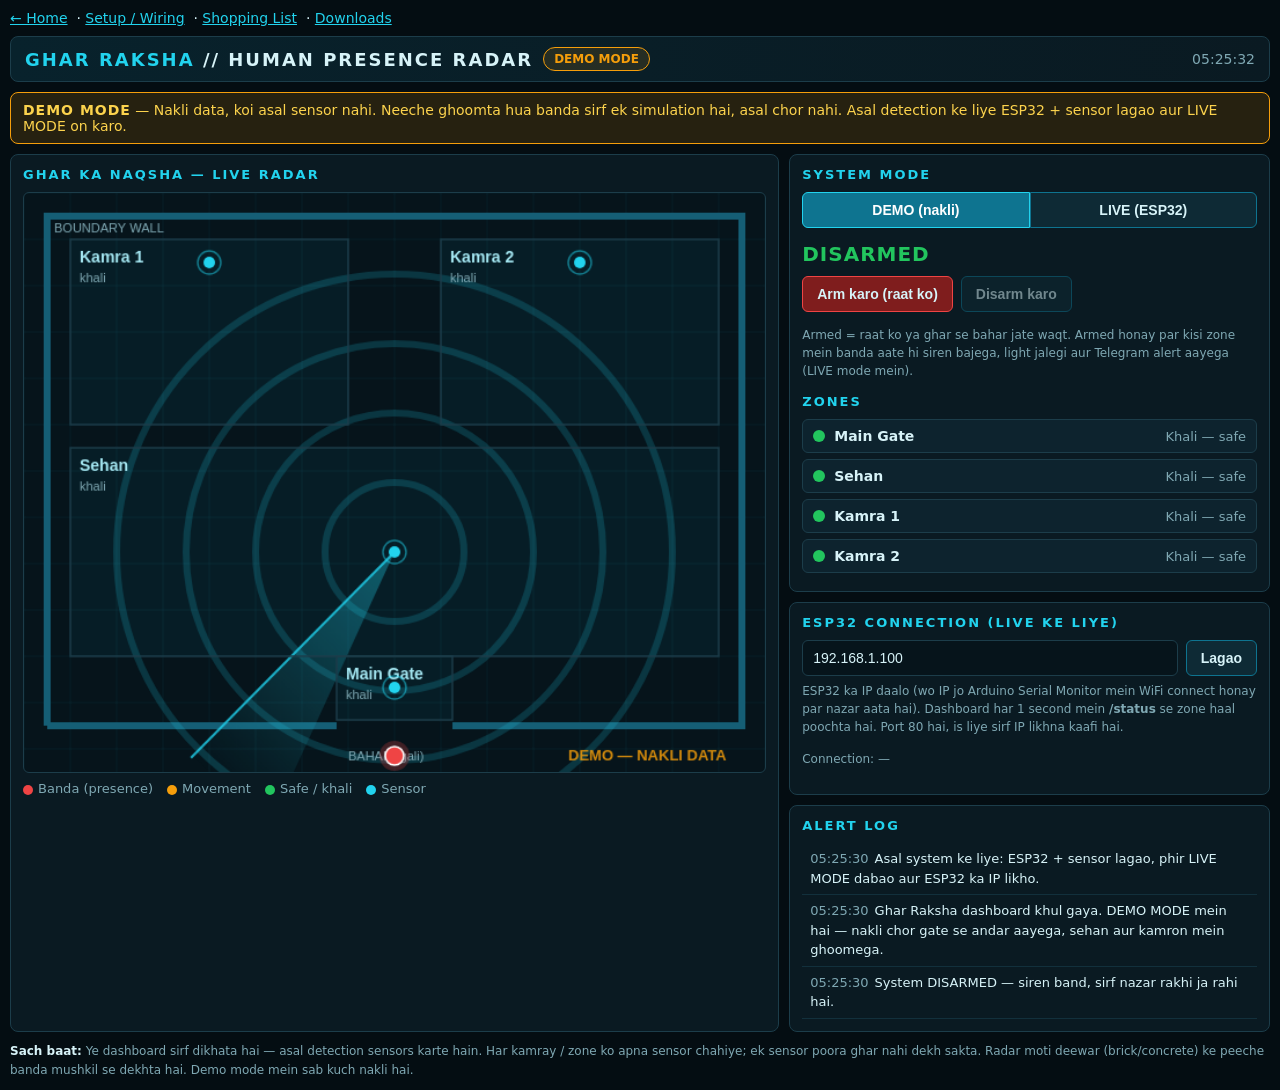
==== dashboard.html @ 043b65fe "Ghar Raksha website" ====
<!DOCTYPE html>
<html lang="en">
<head>
<meta charset="UTF-8">
<meta name="viewport" content="width=device-width, initial-scale=1.0">
<title>Ghar Raksha // Human Presence Radar</title>
<style>
  * { box-sizing: border-box; margin: 0; padding: 0; }
  :root {
    --bg: #040d12;
    --panel: #0a1a22;
    --panel2: #0d232e;
    --border: #1c3d4a;
    --cyan: #22d3ee;
    --cyan-dim: #0e7490;
    --green: #22c55e;
    --red: #ef4444;
    --amber: #f59e0b;
    --text: #d7f3f8;
    --muted: #7fa8b3;
  }
  body {
    background: var(--bg);
    color: var(--text);
    font-family: "Segoe UI", system-ui, -apple-system, Arial, sans-serif;
    min-height: 100vh;
    padding: 10px;
  }
  header {
    display: flex; flex-wrap: wrap; align-items: center; gap: 10px;
    border: 1px solid var(--border); border-radius: 8px;
    background: linear-gradient(90deg, #08222c, #0a1a22);
    padding: 10px 14px; margin-bottom: 10px;
  }
  header h1 { font-size: 18px; letter-spacing: 2px; color: var(--cyan); white-space: nowrap; }
  header h1 span { color: var(--text); }
  .badge {
    font-size: 12px; font-weight: bold; padding: 4px 10px; border-radius: 20px;
    border: 1px solid var(--amber); color: var(--amber); background: rgba(245,158,11,.12);
  }
  .badge.live { border-color: var(--green); color: var(--green); background: rgba(34,197,94,.12); }
  .clock { margin-left: auto; color: var(--muted); font-size: 14px; font-variant-numeric: tabular-nums; }
  #demoBanner {
    border: 1px solid var(--amber); background: rgba(245,158,11,.14); color: #fcd34d;
    border-radius: 8px; padding: 9px 12px; font-size: 14px; margin-bottom: 10px;
  }
  #demoBanner b { letter-spacing: 1px; }
  #liveBanner {
    display: none;
    border: 1px solid var(--red); background: rgba(239,68,68,.12); color: #fca5a5;
    border-radius: 8px; padding: 9px 12px; font-size: 14px; margin-bottom: 10px;
  }
  .layout { display: grid; grid-template-columns: minmax(0, 1.6fr) minmax(280px, 1fr); gap: 10px; }
  @media (max-width: 860px) { .layout { grid-template-columns: 1fr; } }
  .panel {
    border: 1px solid var(--border); border-radius: 8px;
    background: var(--panel); padding: 12px;
  }
  .panel h2 { font-size: 13px; letter-spacing: 2px; color: var(--cyan); margin-bottom: 10px; text-transform: uppercase; }
  #map { width: 100%; height: auto; display: block; background: #06141b; border-radius: 6px; border: 1px solid var(--border); }
  .legend { display: flex; flex-wrap: wrap; gap: 14px; margin-top: 8px; font-size: 13px; color: var(--muted); }
  .legend i { display: inline-block; width: 10px; height: 10px; border-radius: 50%; margin-right: 5px; vertical-align: middle; }
  .modeRow { display: flex; align-items: center; gap: 10px; margin-bottom: 10px; flex-wrap: wrap; }
  #modeLabel { font-size: 20px; font-weight: bold; letter-spacing: 1px; }
  #modeLabel.armed { color: var(--red); }
  #modeLabel.disarmed { color: var(--green); }
  #sirenBox {
    display: none; font-weight: bold; color: #fff; background: var(--red);
    padding: 6px 12px; border-radius: 6px; animation: blink 0.7s steps(2) infinite;
  }
  @keyframes blink { 50% { opacity: .35; } }
  button {
    cursor: pointer; border: 1px solid var(--cyan-dim); background: #0e2a35; color: var(--text);
    padding: 9px 14px; border-radius: 6px; font-size: 14px; font-weight: 600;
  }
  button:hover { background: #123a48; }
  button.primary { background: var(--cyan-dim); border-color: var(--cyan); }
  button.danger { background: #7f1d1d; border-color: var(--red); }
  button:disabled { opacity: .5; cursor: default; }
  .btnRow { display: flex; gap: 8px; flex-wrap: wrap; margin-bottom: 14px; }
  .seg { display: flex; gap: 0; margin-bottom: 14px; }
  .seg button { border-radius: 0; flex: 1; }
  .seg button:first-child { border-radius: 6px 0 0 6px; }
  .seg button:last-child { border-radius: 0 6px 6px 0; }
  .seg button.active { background: var(--cyan-dim); border-color: var(--cyan); color: #fff; }
  .zoneRow {
    display: flex; align-items: center; gap: 9px;
    padding: 8px 10px; margin-bottom: 6px; border-radius: 6px;
    background: var(--panel2); border: 1px solid var(--border); font-size: 14px;
  }
  .zoneRow.alert { border-color: var(--red); background: rgba(239,68,68,.14); }
  .zoneRow.warn { border-color: var(--amber); background: rgba(245,158,11,.10); }
  .dot { width: 12px; height: 12px; border-radius: 50%; background: var(--green); flex-shrink: 0; }
  .dot.red { background: var(--red); box-shadow: 0 0 8px var(--red); }
  .dot.amber { background: var(--amber); }
  .dot.grey { background: #64748b; }
  .zoneName { font-weight: 600; }
  .zoneState { margin-left: auto; color: var(--muted); font-size: 13px; text-align: right; }
  .zoneRow.alert .zoneState { color: #fca5a5; }
  .field { display: flex; gap: 8px; margin-bottom: 6px; }
  .field input {
    flex: 1; background: #06141b; border: 1px solid var(--border); color: var(--text);
    padding: 9px 10px; border-radius: 6px; font-size: 14px; min-width: 0;
  }
  .hint { font-size: 12px; color: var(--muted); margin-bottom: 14px; line-height: 1.5; }
  #log {
    list-style: none; max-height: 260px; overflow-y: auto;
    font-size: 13px; line-height: 1.5;
  }
  #log li { padding: 6px 8px; border-bottom: 1px solid #12303c; word-break: break-word; }
  #log li .t { color: var(--muted); margin-right: 6px; font-variant-numeric: tabular-nums; }
  #log li.alert { color: #fca5a5; background: rgba(239,68,68,.08); }
  footer { margin-top: 10px; font-size: 12px; color: var(--muted); line-height: 1.6; }
  footer b { color: var(--text); }
</style>
</head>
<body>

<nav style="margin-bottom:10px;font-size:14px;">
  <a href="index.html" style="color:#22d3ee;">← Home</a>
  &nbsp;·&nbsp;<a href="setup.html" style="color:#22d3ee;">Setup / Wiring</a>
  &nbsp;·&nbsp;<a href="shopping.html" style="color:#22d3ee;">Shopping List</a>
  &nbsp;·&nbsp;<a href="downloads.html" style="color:#22d3ee;">Downloads</a>
</nav>

<header>
  <h1>GHAR RAKSHA <span>// HUMAN PRESENCE RADAR</span></h1>
  <span id="modeBadge" class="badge">DEMO MODE</span>
  <span class="clock" id="clock">--:--:--</span>
</header>

<div id="demoBanner"><b>DEMO MODE</b> — Nakli data, koi asal sensor nahi. Neeche ghoomta hua banda sirf ek simulation hai, asal chor nahi. Asal detection ke liye ESP32 + sensor lagao aur LIVE MODE on karo.</div>
<div id="liveBanner"><b>ESP32 connect nahi</b> — IP check karo. ESP32 aur ye phone/laptop aik hi WiFi par hon, aur ESP32 on ho.</div>

<div class="layout">
  <!-- ======= MAP ======= -->
  <div class="panel">
    <h2>Ghar ka Naqsha — Live Radar</h2>
    <canvas id="map" width="640" height="500"></canvas>
    <div class="legend">
      <span><i style="background:#ef4444"></i>Banda (presence)</span>
      <span><i style="background:#f59e0b"></i>Movement</span>
      <span><i style="background:#22c55e"></i>Safe / khali</span>
      <span><i style="background:#22d3ee"></i>Sensor</span>
    </div>
  </div>

  <!-- ======= SIDE PANELS ======= -->
  <div>
    <div class="panel" style="margin-bottom:10px">
      <h2>System Mode</h2>
      <div class="seg">
        <button id="btnDemo" class="active" onclick="setSource('demo')">DEMO (nakli)</button>
        <button id="btnLive" onclick="setSource('live')">LIVE (ESP32)</button>
      </div>
      <div class="modeRow">
        <span id="modeLabel" class="disarmed">DISARMED</span>
        <span id="sirenBox">SIREN ON</span>
      </div>
      <div class="btnRow">
        <button id="btnArm" class="danger" onclick="setArmed(true)">Arm karo (raat ko)</button>
        <button id="btnDisarm" onclick="setArmed(false)">Disarm karo</button>
      </div>
      <div class="hint">Armed = raat ko ya ghar se bahar jate waqt. Armed honay par kisi zone mein banda aate hi siren bajega, light jalegi aur Telegram alert aayega (LIVE mode mein).</div>

      <h2>Zones</h2>
      <div id="zones"></div>
    </div>

    <div class="panel" style="margin-bottom:10px">
      <h2>ESP32 Connection (LIVE ke liye)</h2>
      <div class="field">
        <input id="espIp" type="text" value="192.168.1.100" spellcheck="false" autocomplete="off">
        <button onclick="applyIp()">Lagao</button>
      </div>
      <div class="hint">ESP32 ka IP daalo (wo IP jo Arduino Serial Monitor mein WiFi connect honay par nazar aata hai). Dashboard har 1 second mein <b>/status</b> se zone haal poochta hai. Port 80 hai, is liye sirf IP likhna kaafi hai.</div>
      <div class="hint" id="connState">Connection: —</div>
    </div>

    <div class="panel">
      <h2>Alert Log</h2>
      <ul id="log"></ul>
    </div>
  </div>
</div>

<footer>
  <b>Sach baat:</b> Ye dashboard sirf dikhata hai — asal detection sensors karte hain. Har kamray / zone ko apna sensor chahiye; ek sensor poora ghar nahi dekh sakta. Radar moti deewar (brick/concrete) ke peeche banda mushkil se dekhta hai. Demo mode mein sab kuch nakli hai.
</footer>

<script>
"use strict";
/* ============================================================
   GHAR RAKSHA — Human Presence Radar dashboard
   - DEMO MODE: nakli (simulated) chor ghoomta hai, koi sensor nahi
   - LIVE MODE: ESP32 se /status mangta hai har 1 second
   Koi internet / CDN nahi chahiye — sab kuch is file mein hai.
   ============================================================ */

// ---- Zones: naqshay par har zone ka rectangle (canvas 640x500) ----
var ZONES = [
  { id: 0, name: "Main Gate",  x: 270, y: 400, w: 100, h: 55,  sensor: { x: 320, y: 427 },
    blip: { x: 320, y: 428 } },
  { id: 1, name: "Sehan",      x: 40,  y: 220, w: 560, h: 180, sensor: { x: 320, y: 310 },
    blip: { x: 320, y: 310 } },
  { id: 2, name: "Kamra 1",    x: 40,  y: 40,  w: 240, h: 160, sensor: { x: 160, y: 60 },
    blip: { x: 160, y: 120 } },
  { id: 3, name: "Kamra 2",    x: 360, y: 40,  w: 240, h: 160, sensor: { x: 480, y: 60 },
    blip: { x: 480, y: 120 } }
];

// ---- Demo mein nakli chor ka rasta (waypoints), pause seconds ke sath ----
var DEMO_PATH = [
  { x: 320, y: 486, pause: 3 },  // bahar, gate ke samne
  { x: 320, y: 428, pause: 1 },  // Main Gate
  { x: 320, y: 320, pause: 1 },  // Sehan
  { x: 160, y: 310, pause: 0 },
  { x: 160, y: 210, pause: 1 },  // Kamra 1 ka darwaza
  { x: 160, y: 120, pause: 5 },  // Kamra 1 ke andar (rukta hai)
  { x: 160, y: 210, pause: 0 },
  { x: 320, y: 320, pause: 1 },  // wapas Sehan
  { x: 480, y: 210, pause: 1 },  // Kamra 2 ka darwaza
  { x: 480, y: 120, pause: 5 },  // Kamra 2 ke andar
  { x: 480, y: 210, pause: 0 },
  { x: 320, y: 320, pause: 1 },
  { x: 320, y: 428, pause: 1 },  // wapas Gate
  { x: 320, y: 486, pause: 4 }   // bahar nikal gaya
];

var canvas = document.getElementById("map");
var ctx = canvas.getContext("2d");

var source = "demo";          // "demo" ya "live"
var armed = false;
var espIp = "192.168.1.100";
var liveOk = false;
var liveTimer = null;
var sirenOn = false;

// Har zone ki haalat: { presence, motion, door }
var zoneState = ZONES.map(function () { return { presence: false, motion: false, door: false }; });
// Demo mein banda kahan hai:
var person = { x: 320, y: 486, visible: true, moving: false };
var demoIdx = 0, demoPauseUntil = 0;
var sweepAngle = 0;
var lastZoneOfPerson = -1;    // alert sirf zone badalnay par

/* ---------------- Clock ---------------- */
function tickClock() {
  var d = new Date();
  function p(n) { return (n < 10 ? "0" : "") + n; }
  document.getElementById("clock").textContent =
    p(d.getHours()) + ":" + p(d.getMinutes()) + ":" + p(d.getSeconds());
}
setInterval(tickClock, 1000); tickClock();

/* ---------------- Alert log ---------------- */
function log(msg, isAlert) {
  var ul = document.getElementById("log");
  var li = document.createElement("li");
  if (isAlert) li.className = "alert";
  var d = new Date();
  function p(n) { return (n < 10 ? "0" : "") + n; }
  var t = document.createElement("span");
  t.className = "t";
  t.textContent = p(d.getHours()) + ":" + p(d.getMinutes()) + ":" + p(d.getSeconds());
  li.appendChild(t);
  li.appendChild(document.createTextNode(msg));
  ul.insertBefore(li, ul.firstChild);
  while (ul.children.length > 50) ul.removeChild(ul.lastChild);
}

/* ---------------- Zone list (side panel) ---------------- */
function renderZoneList() {
  var box = document.getElementById("zones");
  box.innerHTML = "";
  ZONES.forEach(function (z, i) {
    var s = zoneState[i];
    var row = document.createElement("div");
    row.className = "zoneRow";
    var dotClass = "dot", stateText = "Khali — safe";
    if (source === "live" && !liveOk) { dotClass = "dot grey"; stateText = "Maloom nahi (ESP32 off?)"; }
    else if (s.presence) { row.className += " alert"; dotClass = "dot red"; stateText = "BANDA MAUJOOD"; }
    else if (s.motion) { row.className += " warn"; dotClass = "dot amber"; stateText = "Movement"; }
    if (s.door) stateText += " | Darwaza khula";
    row.innerHTML = '<span class="' + dotClass + '"></span>' +
      '<span class="zoneName">' + z.name + '</span>' +
      '<span class="zoneState">' + stateText + '</span>';
    box.appendChild(row);
  });
}

/* ---------------- Mode / Arm ---------------- */
function setArmed(on) {
  armed = on;
  var label = document.getElementById("modeLabel");
  label.textContent = on ? "ARMED" : "DISARMED";
  label.className = on ? "armed" : "disarmed";
  document.getElementById("btnArm").disabled = on;
  document.getElementById("btnDisarm").disabled = !on;
  if (!on) setSiren(false);
  log(on ? "System ARMED — ab koi zone trigger hua to siren + alert."
         : "System DISARMED — siren band, sirf nazar rakhi ja rahi hai.", false);
  if (source === "live" && liveOk) {
    // ESP32 ko bhi arm/disarm bhejo (jawab na bhi aaye to dashboard state rehti hai)
    fetch("http://" + espIp + (on ? "/arm" : "/disarm"), { method: "POST" })
      .catch(function () { /* status poll agli baar haal bata dega */ });
  }
}

function setSiren(on) {
  sirenOn = on;
  document.getElementById("sirenBox").style.display = on ? "inline-block" : "none";
}

function setSource(src) {
  source = src;
  document.getElementById("btnDemo").className = src === "demo" ? "active" : "";
  document.getElementById("btnLive").className = src === "live" ? "active" : "";
  var badge = document.getElementById("modeBadge");
  badge.textContent = src === "demo" ? "DEMO MODE" : "LIVE MODE";
  badge.className = "badge" + (src === "live" ? " live" : "");
  document.getElementById("demoBanner").style.display = src === "demo" ? "block" : "none";
  document.getElementById("liveBanner").style.display = "none";
  // Zone state reset
  zoneState = ZONES.map(function () { return { presence: false, motion: false, door: false }; });
  lastZoneOfPerson = -1;
  setSiren(false);
  person.visible = (src === "demo");
  if (src === "live") {
    log("LIVE MODE — ESP32 " + espIp + " se /status manga ja raha hai (har 1 sec).");
    startLivePolling();
  } else {
    stopLivePolling();
    liveOk = false;
    document.getElementById("connState").textContent = "Connection: DEMO (koi ESP32 nahi)";
    log("DEMO MODE — nakli chor simulation chal rahi hai. Ye asal detection NAHI hai.");
    // Demo dobara gate se shuru
    demoIdx = 0; demoPauseUntil = 0; person.x = 320; person.y = 486; person.moving = false;
  }
  renderZoneList();
}

function applyIp() {
  var v = document.getElementById("espIp").value.trim();
  if (!v) { alert("ESP32 ka IP likho, masalan 192.168.1.100"); return; }
  espIp = v;
  log("ESP32 IP set: " + espIp);
  if (source === "live") { stopLivePolling(); startLivePolling(); }
}

/* ---------------- LIVE polling ---------------- */
function startLivePolling() {
  stopLivePolling();
  pollOnce();
  liveTimer = setInterval(pollOnce, 1000);
}
function stopLivePolling() {
  if (liveTimer) { clearInterval(liveTimer); liveTimer = null; }
}
function pollOnce() {
  var controller = new AbortController();
  var timeout = setTimeout(function () { controller.abort(); }, 2500);
  fetch("http://" + espIp + "/status", { signal: controller.signal })
    .then(function (res) { if (!res.ok) throw new Error("HTTP " + res.status); return res.json(); })
    .then(function (data) {
      clearTimeout(timeout);
      if (!liveOk) { liveOk = true; log("ESP32 connect ho gaya (" + espIp + ")."); }
      document.getElementById("liveBanner").style.display = "none";
      document.getElementById("connState").textContent = "Connection: OK — " + espIp;
      applyLiveData(data);
    })
    .catch(function () {
      clearTimeout(timeout);
      if (liveOk) { liveOk = false; log("ESP32 se rabta toot gaya — IP / WiFi check karo.", true); }
      document.getElementById("liveBanner").style.display = "block";
      document.getElementById("connState").textContent = "Connection: FAIL — " + espIp + " jawab nahi de raha";
      renderZoneList();
    });
}
function applyLiveData(data) {
  // ESP32 se armed state bhi aa sakti hai — dashboard us se match ho jaye
  if (typeof data.armed === "boolean" && data.armed !== armed) {
    armed = data.armed;
    var label = document.getElementById("modeLabel");
    label.textContent = armed ? "ARMED" : "DISARMED";
    label.className = armed ? "armed" : "disarmed";
    document.getElementById("btnArm").disabled = armed;
    document.getElementById("btnDisarm").disabled = !armed;
  }
  var anyPresence = false;
  if (Array.isArray(data.zones)) {
    data.zones.forEach(function (z, i) {
      if (i >= zoneState.length) return;
      var prev = zoneState[i];
      zoneState[i] = {
        presence: !!z.presence,
        motion: !!z.motion,
        door: !!z.door_open
      };
      if (zoneState[i].presence) anyPresence = true;
      // Naya trigger: pehle nahi tha, ab hai
      if (zoneState[i].presence && !prev.presence) {
        if (armed) {
          log("ALERT: " + ZONES[i].name + " mein banda! Siren + light + Telegram alert.", true);
          setSiren(true);
        } else {
          log("Info: " + ZONES[i].name + " mein movement (system disarmed hai).");
        }
      }
      if (zoneState[i].door && !prev.door) {
        log((armed ? "ALERT: " : "Info: ") + ZONES[i].name + " ka darwaza khula.", armed);
      }
    });
  }
  if (!anyPresence && sirenOn) setSiren(false);
  renderZoneList();
}

/* ---------------- DEMO simulation ---------------- */
function zoneAt(x, y) {
  for (var i = 0; i < ZONES.length; i++) {
    var z = ZONES[i];
    if (x >= z.x && x <= z.x + z.w && y >= z.y && y <= z.y + z.h) return i;
  }
  return -1; // bahar
}
function stepDemo(dt) {
  var now = Date.now();
  var target = DEMO_PATH[demoIdx];
  var dx = target.x - person.x, dy = target.y - person.y;
  var dist = Math.sqrt(dx * dx + dy * dy);
  var speed = 55; // pixels per second
  if (dist < 3) {
    person.moving = false;
    if (demoPauseUntil === 0) demoPauseUntil = now + (target.pause || 0) * 1000;
    if (now >= demoPauseUntil) {
      demoIdx = (demoIdx + 1) % DEMO_PATH.length;
      demoPauseUntil = 0;
    }
  } else {
    person.moving = true;
    var step = speed * dt;
    if (step >= dist) { person.x = target.x; person.y = target.y; }
    else { person.x += dx / dist * step; person.y += dy / dist * step; }
  }
  // Zone haalat update
  var zi = zoneAt(person.x, person.y);
  zoneState = ZONES.map(function () { return { presence: false, motion: false, door: false }; });
  if (zi >= 0) {
    zoneState[zi].presence = true;
    zoneState[zi].motion = person.moving;
    // Gate / kamra darwaza "khula" dikhate hain jab banda us zone mein ho (demo)
    if (zi === 0 || zi === 2 || zi === 3) zoneState[zi].door = true;
  }
  if (zi !== lastZoneOfPerson) {
    if (zi >= 0) {
      if (armed) {
        log("ALERT (DEMO): " + ZONES[zi].name + " mein banda! (Nakli — sirf demo)", true);
        setSiren(true);
      } else {
        log("Demo: banda " + ZONES[zi].name + " mein gaya. (Nakli data)");
      }
    } else if (lastZoneOfPerson >= 0) {
      log("Demo: banda ghar se bahar nikal gaya.");
      setSiren(false);
    }
    lastZoneOfPerson = zi;
    renderZoneList();
  }
}

/* ---------------- Drawing ---------------- */
function draw() {
  ctx.clearRect(0, 0, canvas.width, canvas.height);

  // Background grid
  ctx.strokeStyle = "rgba(34,211,238,0.06)";
  ctx.lineWidth = 1;
  for (var gx = 0; gx <= 640; gx += 40) { ctx.beginPath(); ctx.moveTo(gx, 0); ctx.lineTo(gx, 500); ctx.stroke(); }
  for (var gy = 0; gy <= 500; gy += 40) { ctx.beginPath(); ctx.moveTo(0, gy); ctx.lineTo(640, gy); ctx.stroke(); }

  // Boundary wall (neeche gate ke liye gap)
  ctx.strokeStyle = "#155e75"; ctx.lineWidth = 6;
  ctx.beginPath();
  ctx.moveTo(20, 460); ctx.lineTo(20, 20); ctx.lineTo(620, 20); ctx.lineTo(620, 460);
  ctx.lineTo(370, 460); ctx.moveTo(270, 460); ctx.lineTo(20, 460);
  ctx.stroke();
  ctx.fillStyle = "#7fa8b3"; ctx.font = "11px sans-serif";
  ctx.fillText("BOUNDARY WALL", 26, 34);

  // Radar rings + sweep (Sehan ke centre se)
  var cx = 320, cy = 310;
  ctx.strokeStyle = "rgba(34,211,238,0.18)";
  [60, 120, 180, 240].forEach(function (r) {
    ctx.beginPath(); ctx.arc(cx, cy, r, 0, Math.PI * 2); ctx.stroke();
  });
  // Sweep wedge
  ctx.save();
  ctx.translate(cx, cy);
  ctx.rotate(sweepAngle);
  var wedge = ctx.createLinearGradient(0, 0, 250, 0);
  wedge.addColorStop(0, "rgba(34,211,238,0.35)");
  wedge.addColorStop(1, "rgba(34,211,238,0)");
  ctx.fillStyle = wedge;
  ctx.beginPath(); ctx.moveTo(0, 0); ctx.arc(0, 0, 250, -0.35, 0); ctx.closePath(); ctx.fill();
  ctx.strokeStyle = "rgba(34,211,238,0.8)"; ctx.lineWidth = 2;
  ctx.beginPath(); ctx.moveTo(0, 0); ctx.lineTo(250, 0); ctx.stroke();
  ctx.restore();

  // Zones
  ZONES.forEach(function (z, i) {
    var s = zoneState[i];
    var active = (source === "live" && !liveOk) ? false : (s.presence || s.motion);
    ctx.fillStyle = s.presence ? "rgba(239,68,68,0.18)"
      : s.motion ? "rgba(245,158,11,0.12)" : "rgba(34,211,238,0.05)";
    ctx.fillRect(z.x, z.y, z.w, z.h);
    ctx.strokeStyle = s.presence ? "#ef4444" : s.motion ? "#f59e0b" : "#1c3d4a";
    ctx.lineWidth = s.presence ? 2.5 : 1.5;
    ctx.strokeRect(z.x, z.y, z.w, z.h);
    ctx.fillStyle = s.presence ? "#fca5a5" : "#a5e8f3";
    ctx.font = "bold 14px sans-serif";
    ctx.fillText(z.name, z.x + 8, z.y + 20);
    ctx.font = "11px sans-serif";
    ctx.fillStyle = "#7fa8b3";
    var label = (source === "live" && !liveOk) ? "—" : s.presence ? "BANDA!" : s.motion ? "movement" : "khali";
    ctx.fillText(label, z.x + 8, z.y + 37);
    // Sensor dot
    ctx.fillStyle = "#22d3ee";
    ctx.beginPath(); ctx.arc(z.sensor.x, z.sensor.y, 5, 0, Math.PI * 2); ctx.fill();
    ctx.strokeStyle = "rgba(34,211,238,0.5)";
    ctx.beginPath(); ctx.arc(z.sensor.x, z.sensor.y, 10, 0, Math.PI * 2); ctx.stroke();
  });

  // Gate opening label + bahar ka ilaqa
  ctx.fillStyle = "#7fa8b3"; ctx.font = "11px sans-serif";
  ctx.fillText("BAHAR (gali)", 280, 490);

  // Person dot(s)
  var dots = [];
  if (source === "demo" && person.visible) {
    dots.push({ x: person.x, y: person.y });
  } else if (source === "live" && liveOk) {
    ZONES.forEach(function (z, i) {
      if (zoneState[i].presence) dots.push({ x: z.blip.x, y: z.blip.y });
    });
  }
  var pulse = 8 + Math.sin(Date.now() / 180) * 3;
  dots.forEach(function (d) {
    ctx.fillStyle = "rgba(239,68,68,0.25)";
    ctx.beginPath(); ctx.arc(d.x, d.y, pulse + 8, 0, Math.PI * 2); ctx.fill();
    ctx.fillStyle = "#ef4444";
    ctx.beginPath(); ctx.arc(d.x, d.y, 8, 0, Math.PI * 2); ctx.fill();
    ctx.strokeStyle = "#fff"; ctx.lineWidth = 1.5;
    ctx.beginPath(); ctx.arc(d.x, d.y, 8, 0, Math.PI * 2); ctx.stroke();
  });

  // DEMO watermark on map
  if (source === "demo") {
    ctx.fillStyle = "rgba(245,158,11,0.85)";
    ctx.font = "bold 13px sans-serif";
    ctx.fillText("DEMO — NAKLI DATA", 470, 490);
  }
}

/* ---------------- Main loop ---------------- */
var lastT = Date.now();
function loop() {
  var now = Date.now();
  var dt = Math.min((now - lastT) / 1000, 0.1);
  lastT = now;
  sweepAngle += dt * 1.2;
  if (sweepAngle > Math.PI * 2) sweepAngle -= Math.PI * 2;
  if (source === "demo") stepDemo(dt);
  draw();
  requestAnimationFrame(loop);
}

/* ---------------- Start ---------------- */
renderZoneList();
setArmed(false);
log("Ghar Raksha dashboard khul gaya. DEMO MODE mein hai — nakli chor gate se andar aayega, sehan aur kamron mein ghoomega.");
log("Asal system ke liye: ESP32 + sensor lagao, phir LIVE MODE dabao aur ESP32 ka IP likho.");
requestAnimationFrame(loop);
</script>
</body>
</html>
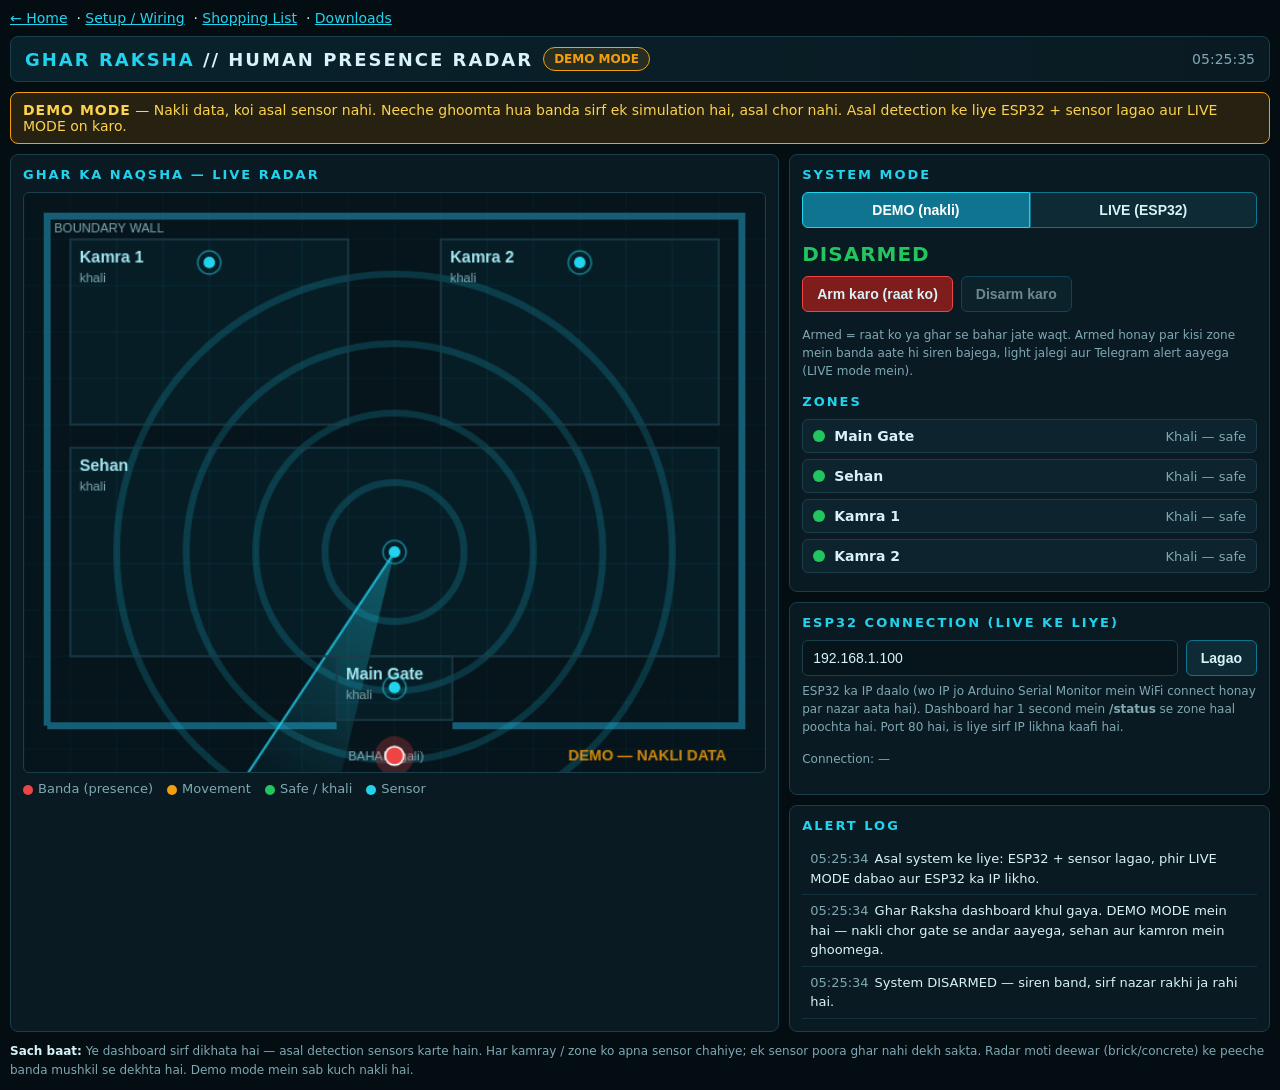
==== commit 1095d67a: "SEO update: sitemap, robots, llms, meta tags" ====
--- a/dashboard.html
+++ b/dashboard.html
@@ -1,9 +1,20 @@
 <!DOCTYPE html>
-<html lang="en">
+<html lang="ur">
 <head>
 <meta charset="UTF-8">
 <meta name="viewport" content="width=device-width, initial-scale=1.0">
-<title>Ghar Raksha // Human Presence Radar</title>
+<title>Radar Dashboard — Ghar Raksha | Live Home Security Map</title>
+<meta name="description" content="Ghar Raksha radar dashboard: ghar ka live map, 4 zones, arm/disarm control. DEMO MODE mein simulation dikhata hai; LIVE MODE mein ESP32 se jor kar asal alerts dikhata hai.">
+<link rel="canonical" href="https://ghar-raksha.pages.dev/dashboard">
+<meta name="robots" content="index, follow">
+<meta property="og:type" content="website">
+<meta property="og:site_name" content="Ghar Raksha">
+<meta property="og:title" content="Radar Dashboard — Ghar Raksha | Live Home Security Map">
+<meta property="og:description" content="Ghar ka live radar map: 4 zones, arm/disarm control, alerts. DEMO MODE simulation hai; LIVE MODE ESP32 se jorta hai.">
+<meta property="og:url" content="https://ghar-raksha.pages.dev/dashboard">
+<meta name="twitter:card" content="summary">
+<meta name="twitter:title" content="Radar Dashboard — Ghar Raksha">
+<meta name="twitter:description" content="Ghar ka live radar map: 4 zones, arm/disarm control, alerts.">
 <style>
   * { box-sizing: border-box; margin: 0; padding: 0; }
   :root {
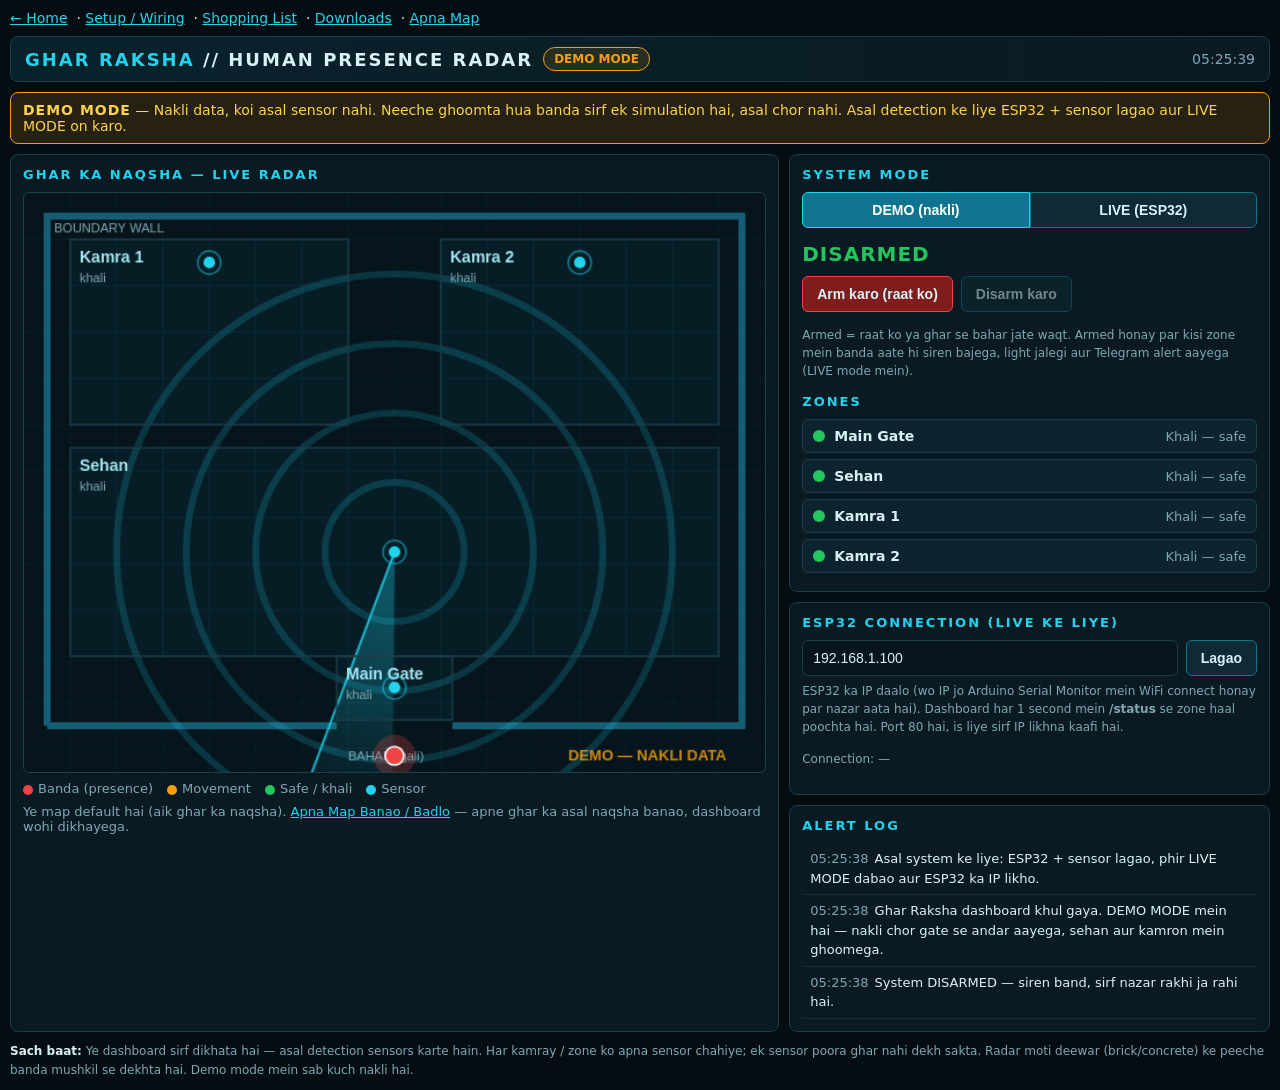
==== commit 2e4acb00: "Apna Map Banao editor: custom house map" ====
--- a/dashboard.html
+++ b/dashboard.html
@@ -132,6 +132,7 @@
   &nbsp;·&nbsp;<a href="setup.html" style="color:#22d3ee;">Setup / Wiring</a>
   &nbsp;·&nbsp;<a href="shopping.html" style="color:#22d3ee;">Shopping List</a>
   &nbsp;·&nbsp;<a href="downloads.html" style="color:#22d3ee;">Downloads</a>
+  &nbsp;·&nbsp;<a href="map-editor.html" style="color:#22d3ee;">Apna Map</a>
 </nav>
 
 <header>
@@ -146,7 +147,7 @@
 <div class="layout">
   <!-- ======= MAP ======= -->
   <div class="panel">
-    <h2>Ghar ka Naqsha — Live Radar</h2>
+    <h2 id="mapTitle">Ghar ka Naqsha — Live Radar</h2>
     <canvas id="map" width="640" height="500"></canvas>
     <div class="legend">
       <span><i style="background:#ef4444"></i>Banda (presence)</span>
@@ -154,6 +155,7 @@
       <span><i style="background:#22c55e"></i>Safe / khali</span>
       <span><i style="background:#22d3ee"></i>Sensor</span>
     </div>
+    <div style="margin-top:8px;font-size:13px;color:#7fa8b3;"><span id="mapNote">Ye map default hai (aik ghar ka naqsha).</span> <a href="map-editor.html" style="color:#22d3ee;">Apna Map Banao / Badlo</a> — apne ghar ka asal naqsha banao, dashboard wohi dikhayega.</div>
   </div>
 
   <!-- ======= SIDE PANELS ======= -->
@@ -209,34 +211,99 @@
    ============================================================ */
 
 // ---- Zones: naqshay par har zone ka rectangle (canvas 640x500) ----
-var ZONES = [
-  { id: 0, name: "Main Gate",  x: 270, y: 400, w: 100, h: 55,  sensor: { x: 320, y: 427 },
+// DEFAULT MAP: ye Zain ka ghar hai (Kamra 1, Kamra 2, Sehan, Main Gate).
+// Agar user ne "Apna Map Banao" editor (map-editor.html) se apna map save
+// kiya ho to wo localStorage (gharRaksha.map.v1) se load hota hai aur ye
+// default map istemal nahi hota. Kharab save ho to bhi default map chalta hai.
+var DEFAULT_ZONES = [
+  { id: 0, name: "Main Gate", type: "Main Gate", x: 270, y: 400, w: 100, h: 55, sensor: { x: 320, y: 427 },
     blip: { x: 320, y: 428 } },
-  { id: 1, name: "Sehan",      x: 40,  y: 220, w: 560, h: 180, sensor: { x: 320, y: 310 },
+  { id: 1, name: "Sehan", type: "Sehan", x: 40, y: 220, w: 560, h: 180, sensor: { x: 320, y: 310 },
     blip: { x: 320, y: 310 } },
-  { id: 2, name: "Kamra 1",    x: 40,  y: 40,  w: 240, h: 160, sensor: { x: 160, y: 60 },
+  { id: 2, name: "Kamra 1", type: "Kamra", x: 40, y: 40, w: 240, h: 160, sensor: { x: 160, y: 60 },
     blip: { x: 160, y: 120 } },
-  { id: 3, name: "Kamra 2",    x: 360, y: 40,  w: 240, h: 160, sensor: { x: 480, y: 60 },
+  { id: 3, name: "Kamra 2", type: "Kamra", x: 360, y: 40, w: 240, h: 160, sensor: { x: 480, y: 60 },
     blip: { x: 480, y: 120 } }
 ];
 
+// ---- Apna map (localStorage) ----
+// Editor 100x100 grid par map banata hai; yahan canvas (640x500) mein badla jata hai.
+// localStorage read try/catch mein hai — kharab ya adhoora save kabhi
+// dashboard nahi torega, default map chalega.
+var MAP_KEY = "gharRaksha.map.v1";
+function loadCustomMap() {
+  try {
+    var raw = localStorage.getItem(MAP_KEY);
+    if (!raw) return null;
+    var data = JSON.parse(raw);
+    if (!data || !Array.isArray(data.zones) || data.zones.length === 0) return null;
+    var zones = [];
+    for (var i = 0; i < data.zones.length; i++) {
+      var z = data.zones[i];
+      if (!z || typeof z.name !== "string" || !z.name.trim()) return null;
+      var x = Number(z.x), y = Number(z.y), w = Number(z.w), h = Number(z.h);
+      if (!isFinite(x) || !isFinite(y) || !isFinite(w) || !isFinite(h)) return null;
+      if (w <= 0 || h <= 0) return null;
+      zones.push({
+        id: i,
+        name: z.name.trim(),
+        type: (typeof z.type === "string" && z.type) ? z.type : "Aur",
+        x: Math.round(x / 100 * 640),
+        y: Math.round(y / 100 * 500),
+        w: Math.round(w / 100 * 640),
+        h: Math.round(h / 100 * 500),
+        sensor: { x: Math.round((x + w / 2) / 100 * 640), y: Math.round((y + 6) / 100 * 500) },
+        blip: { x: Math.round((x + w / 2) / 100 * 640), y: Math.round((y + h / 2) / 100 * 500) }
+      });
+    }
+    return { houseName: (typeof data.houseName === "string" ? data.houseName.trim() : ""), zones: zones };
+  } catch (e) {
+    return null;
+  }
+}
+var customMap = loadCustomMap();
+var ZONES = customMap ? customMap.zones : DEFAULT_ZONES;
+var houseName = customMap ? customMap.houseName : "";
+
+// Radar ka markaz: Sehan zone ka centre, warna sab se bari zone ka centre.
+var RADAR_C = (function () {
+  var best = null;
+  ZONES.forEach(function (z) { if (z.type === "Sehan") best = z; });
+  if (!best) ZONES.forEach(function (z) { if (!best || z.w * z.h > best.w * best.h) best = z; });
+  return best ? { x: best.blip.x, y: best.blip.y } : { x: 320, y: 250 };
+})();
+
 // ---- Demo mein nakli chor ka rasta (waypoints), pause seconds ke sath ----
-var DEMO_PATH = [
-  { x: 320, y: 486, pause: 3 },  // bahar, gate ke samne
-  { x: 320, y: 428, pause: 1 },  // Main Gate
-  { x: 320, y: 320, pause: 1 },  // Sehan
-  { x: 160, y: 310, pause: 0 },
-  { x: 160, y: 210, pause: 1 },  // Kamra 1 ka darwaza
-  { x: 160, y: 120, pause: 5 },  // Kamra 1 ke andar (rukta hai)
-  { x: 160, y: 210, pause: 0 },
-  { x: 320, y: 320, pause: 1 },  // wapas Sehan
-  { x: 480, y: 210, pause: 1 },  // Kamra 2 ka darwaza
-  { x: 480, y: 120, pause: 5 },  // Kamra 2 ke andar
-  { x: 480, y: 210, pause: 0 },
-  { x: 320, y: 320, pause: 1 },
-  { x: 320, y: 428, pause: 1 },  // wapas Gate
-  { x: 320, y: 486, pause: 4 }   // bahar nikal gaya
-];
+// Default map ke liye tayyar rasta; custom map ke liye rasta zones ke
+// centre se khud ban jata hai (pehle bahar, phir har zone, phir bahar).
+// Zone ke naam kahin hardcode nahi — rasta aur log hamesha map data se aate hain.
+function buildDemoPath() {
+  if (!customMap) {
+    return [
+      { x: 320, y: 486, pause: 3 },  // bahar, gate ke samne
+      { x: 320, y: 428, pause: 1 },  // Main Gate
+      { x: 320, y: 320, pause: 1 },  // Sehan
+      { x: 160, y: 310, pause: 0 },
+      { x: 160, y: 210, pause: 1 },  // Kamra 1 ka darwaza
+      { x: 160, y: 120, pause: 5 },  // Kamra 1 ke andar (rukta hai)
+      { x: 160, y: 210, pause: 0 },
+      { x: 320, y: 320, pause: 1 },  // wapas Sehan
+      { x: 480, y: 210, pause: 1 },  // Kamra 2 ka darwaza
+      { x: 480, y: 120, pause: 5 },  // Kamra 2 ke andar
+      { x: 480, y: 210, pause: 0 },
+      { x: 320, y: 320, pause: 1 },
+      { x: 320, y: 428, pause: 1 },  // wapas Gate
+      { x: 320, y: 486, pause: 4 }   // bahar nikal gaya
+    ];
+  }
+  var pts = [{ x: 320, y: 486, pause: 3 }]; // bahar, gate ke samne
+  ZONES.forEach(function (z) {
+    pts.push({ x: z.blip.x, y: z.blip.y, pause: 2 });
+  });
+  pts.push({ x: 320, y: 486, pause: 4 }); // bahar nikal gaya
+  return pts;
+}
+var DEMO_PATH = buildDemoPath();
 
 var canvas = document.getElementById("map");
 var ctx = canvas.getContext("2d");
@@ -281,6 +348,12 @@
   while (ul.children.length > 50) ul.removeChild(ul.lastChild);
 }
 
+/* HTML escape — zone ke naam user ke likhe ho sakte hain (custom map),
+   is liye innerHTML mein daalne se pehle escape zaroori hai. */
+function esc(s) {
+  return String(s).replace(/&/g, "&amp;").replace(/</g, "&lt;").replace(/>/g, "&gt;").replace(/"/g, "&quot;");
+}
+
 /* ---------------- Zone list (side panel) ---------------- */
 function renderZoneList() {
   var box = document.getElementById("zones");
@@ -295,7 +368,7 @@
     else if (s.motion) { row.className += " warn"; dotClass = "dot amber"; stateText = "Movement"; }
     if (s.door) stateText += " | Darwaza khula";
     row.innerHTML = '<span class="' + dotClass + '"></span>' +
-      '<span class="zoneName">' + z.name + '</span>' +
+      '<span class="zoneName">' + esc(z.name) + '</span>' +
       '<span class="zoneState">' + stateText + '</span>';
     box.appendChild(row);
   });
@@ -461,8 +534,9 @@
   if (zi >= 0) {
     zoneState[zi].presence = true;
     zoneState[zi].motion = person.moving;
-    // Gate / kamra darwaza "khula" dikhate hain jab banda us zone mein ho (demo)
-    if (zi === 0 || zi === 2 || zi === 3) zoneState[zi].door = true;
+    // Darwaza "khula" dikhate hain jab banda Gate ya Kamra type zone mein ho (demo).
+    // Type se faisla hota hai, zone number se nahi — is liye custom map mein bhi chalta hai.
+    if (ZONES[zi].type === "Main Gate" || ZONES[zi].type === "Kamra") zoneState[zi].door = true;
   }
   if (zi !== lastZoneOfPerson) {
     if (zi >= 0) {
@@ -500,8 +574,8 @@
   ctx.fillStyle = "#7fa8b3"; ctx.font = "11px sans-serif";
   ctx.fillText("BOUNDARY WALL", 26, 34);
 
-  // Radar rings + sweep (Sehan ke centre se)
-  var cx = 320, cy = 310;
+  // Radar rings + sweep (Sehan ke centre se; custom map mein sab se bari zone se)
+  var cx = RADAR_C.x, cy = RADAR_C.y;
   ctx.strokeStyle = "rgba(34,211,238,0.18)";
   [60, 120, 180, 240].forEach(function (r) {
     ctx.beginPath(); ctx.arc(cx, cy, r, 0, Math.PI * 2); ctx.stroke();
@@ -589,6 +663,10 @@
 
 /* ---------------- Start ---------------- */
 renderZoneList();
+if (customMap) {
+  if (houseName) document.getElementById("mapTitle").textContent = "Ghar ka Naqsha — " + houseName;
+  document.getElementById("mapNote").textContent = "Ye aap ka apna banaya hua map hai.";
+}
 setArmed(false);
 log("Ghar Raksha dashboard khul gaya. DEMO MODE mein hai — nakli chor gate se andar aayega, sehan aur kamron mein ghoomega.");
 log("Asal system ke liye: ESP32 + sensor lagao, phir LIVE MODE dabao aur ESP32 ka IP likho.");
